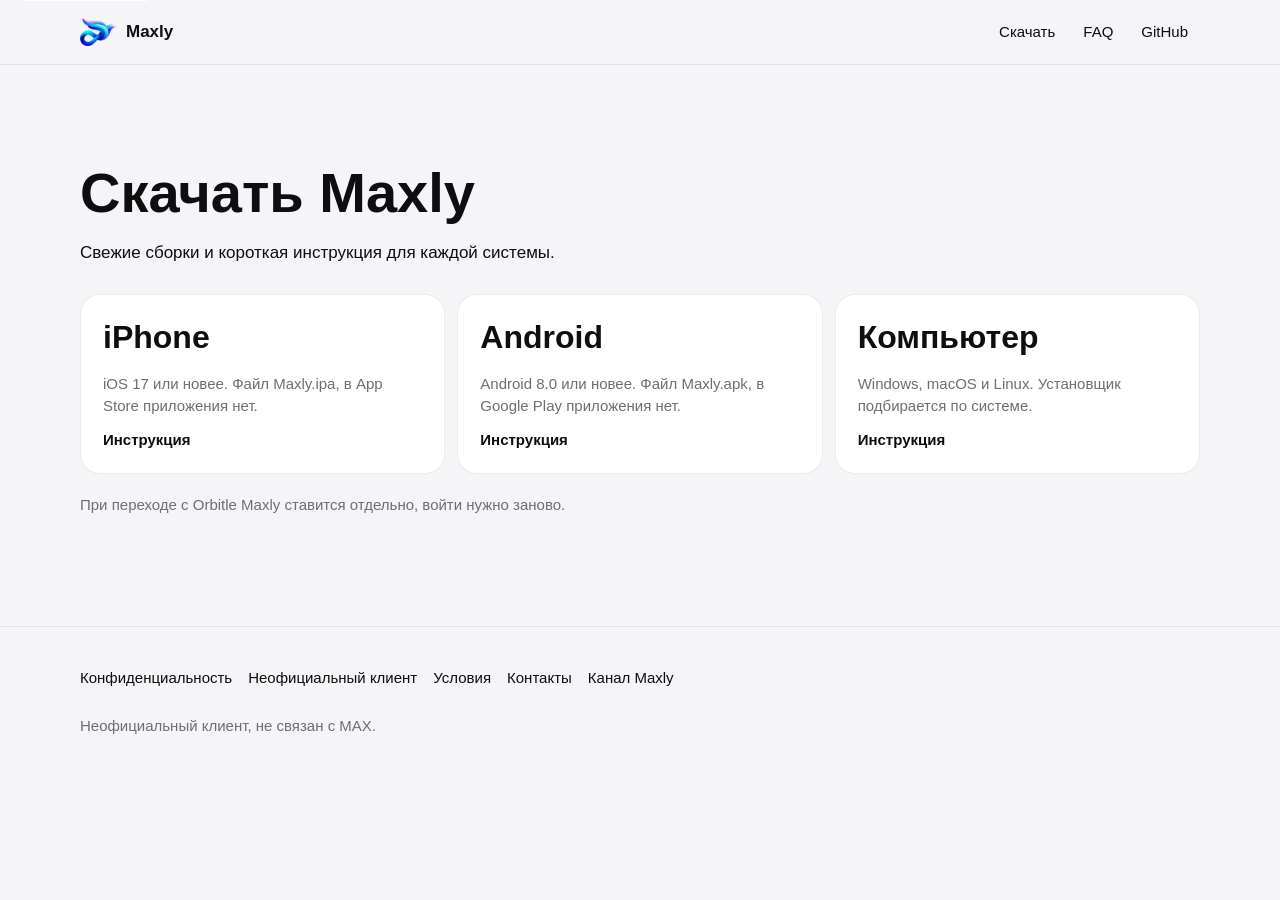
==== download/index.html @ c46c372b "Собрать сайт Maxly по плану Лендинг, загрузка, FAQ и правовые страницы. Плейсхолдеры из плана не зап" ====
<!DOCTYPE html>
<html lang="ru" data-root="../">
<head>
<meta charset="utf-8">
<meta name="viewport" content="width=device-width, initial-scale=1">
<title>Скачать Maxly — iOS, Android, Windows, macOS, Linux</title>
<meta name="description" content="Как установить Maxly на iPhone, Android и компьютер: ссылки на свежие сборки и пошаговые инструкции.">
<link rel="canonical" href="https://fighxy.github.io/maxly-site/download/">
<meta property="og:title" content="Скачать Maxly — iOS, Android, Windows, macOS, Linux">
<meta property="og:description" content="Как установить Maxly на iPhone, Android и компьютер: ссылки на свежие сборки и пошаговые инструкции.">
<meta property="og:type" content="website">
<meta property="og:url" content="https://fighxy.github.io/maxly-site/download/">
<meta property="og:image" content="https://fighxy.github.io/maxly-site/og.png">
<meta name="twitter:card" content="summary_large_image">
<meta name="theme-color" content="#000000">

<link rel="icon" href="../favicon.svg" type="image/svg+xml">
<link rel="stylesheet" href="../assets/css/site.css">
</head>
<body>
<a class="skip" href="#main">К содержанию</a>
<header class="header">
  <div class="wrap header-inner">
    <a class="brand" href="../"><img src="../assets/img/logo.png" alt="" width="36" height="28">Maxly</a>
    <nav class="nav" aria-label="Основное">
      <a href="../download/">Скачать</a>
      <a href="../faq/">FAQ</a>
      <a href="https://github.com/fighxy/Maxly">GitHub</a>
    </nav>
  </div>
</header>
<main id="main">

<section class="section page-intro"><div class="wrap">
  <h1>Скачать Maxly</h1>
  <p class="lead">Свежие сборки и короткая инструкция для каждой системы.</p>
</div></section>
<section class="section"><div class="wrap">
  <div class="platforms">
    <a class="card platform" href="ios/"><h2>iPhone</h2><p>iOS 17 или новее. Файл Maxly.ipa, в App Store приложения нет.</p><span>Инструкция</span></a>
    <a class="card platform" href="android/"><h2>Android</h2><p>Android 8.0 или новее. Файл Maxly.apk, в Google Play приложения нет.</p><span>Инструкция</span></a>
    <a class="card platform" href="desktop/"><h2>Компьютер</h2><p>Windows, macOS и Linux. Установщик подбирается по системе.</p><span>Инструкция</span></a>
  </div>
  <p class="note">При переходе с Orbitle Maxly ставится отдельно, войти нужно заново.</p>
</div></section>

</main>
<footer class="footer">
  <div class="wrap footer-inner">
    <nav aria-label="Документы">
      <a href="../privacy/">Конфиденциальность</a>
      <a href="../disclaimer/">Неофициальный клиент</a>
      <a href="../terms/">Условия</a>
      <a href="../contacts/">Контакты</a>
      <a href="https://t.me/maxly_client">Канал Maxly</a>
    </nav>
    <p class="muted legal-note">Неофициальный клиент, не связан с MAX.</p>
  </div>
</footer>
<script src="../assets/js/os.js"></script>
</body>
</html>
---- assets/css/site.css ----
button,[role='button']{cursor:pointer}
:root {
  --bg: #000;
  --surface: #0e0e10;
  --surface-2: #17171a;
  --text: #f5f5f7;
  --muted: #a1a1a6;
  --line: rgba(255, 255, 255, 0.08);
  --accent-1: #2f6bff;
  --accent-2: #2ad4f5;
  --accent-3: #9b6dff;
  --btn: linear-gradient(115deg, #6d3df0 0%, #1e4fe0 55%, #0a6f9e 100%);
  --shadow: 0 24px 70px rgba(0, 0, 0, 0.45);
  --header: color-mix(in srgb, #000 88%, transparent);
  color-scheme: dark;
  letter-spacing: 0;
}

@media (prefers-color-scheme: light) {
  :root {
    --bg: #f5f5f7;
    --surface: #ffffff;
    --surface-2: #ececef;
    --text: #0e0e10;
    --muted: #6e6e73;
    --line: rgba(0, 0, 0, 0.08);
    --shadow: 0 18px 50px rgba(20, 20, 30, 0.12);
    --header: color-mix(in srgb, #f5f5f7 88%, transparent);
    color-scheme: light;
  }
}

* { box-sizing: border-box; }
html { scroll-behavior: smooth; }
body {
  margin: 0;
  min-height: 100vh;
  background: var(--bg);
  color: var(--text);
  font-family: -apple-system, "SF Pro Text", "Segoe UI", Roboto, sans-serif;
  font-size: 17px;
  line-height: 1.45;
  letter-spacing: 0;
  font-style: normal;
  text-rendering: optimizeLegibility;
}
img { max-width: 100%; height: auto; }
a { color: inherit; }
button, summary { font: inherit; color: inherit; letter-spacing: 0; }
:focus { outline: none; }
:focus-visible {
  outline: 2px solid var(--accent-2);
  outline-offset: 3px;
}
@media (prefers-reduced-motion: reduce) {
  html { scroll-behavior: auto; }
  *, *::before, *::after {
    animation: none !important;
    transition: none !important;
  }
}

.skip {
  position: absolute;
  left: 16px;
  top: -40px;
  background: var(--surface);
  color: var(--text);
  padding: 8px 12px;
  border-radius: 10px;
  z-index: 40;
}
.skip:focus { top: 12px; }

.wrap {
  width: min(1120px, calc(100% - 40px));
  margin: 0 auto;
}
.narrow { width: min(760px, calc(100% - 40px)); }

.header {
  position: sticky;
  top: 0;
  z-index: 30;
  background: var(--header);
  backdrop-filter: blur(16px);
  border-bottom: 1px solid var(--line);
}
.header-inner, .footer-inner {
  display: flex;
  align-items: center;
  justify-content: space-between;
  gap: 16px;
  min-height: 64px;
}
.brand {
  display: inline-flex;
  align-items: center;
  gap: 10px;
  text-decoration: none;
  font-weight: 600;
  font-size: 17px;
}
.brand img { width: 36px; height: 28px; object-fit: contain; }
.nav { display: flex; align-items: center; gap: 4px; }
.nav a {
  text-decoration: none;
  font-size: 15px;
  min-height: 44px;
  display: inline-flex;
  align-items: center;
  padding: 0 12px;
  border-radius: 12px;
}
.nav a:hover { background: var(--surface-2); }

.section { padding: 64px 0; }
@media (min-width: 800px) {
  .section { padding: 96px 0; }
}

h1, h2, h3, p { letter-spacing: 0; font-style: normal; }
h1 {
  margin: 0;
  font-size: 40px;
  line-height: 48px;
  font-weight: 600;
}
h2 {
  margin: 0;
  font-size: 32px;
  line-height: 40px;
  font-weight: 600;
}
h3 { margin: 0; font-size: 17px; line-height: 1.35; font-weight: 600; }
@media (min-width: 800px) {
  h1 { font-size: 56px; line-height: 64px; }
}
.lead { margin: 16px 0 0; font-size: 17px; line-height: 1.45; max-width: 36rem; }
.muted { color: var(--muted); font-size: 15px; line-height: 1.5; }
.stack { display: flex; flex-wrap: wrap; gap: 10px; margin-top: 28px; }

.btn {
  display: inline-flex;
  align-items: center;
  justify-content: center;
  min-height: 44px;
  padding: 0 18px;
  border-radius: 14px;
  text-decoration: none;
  font-size: 15px;
  font-weight: 600;
  border: 1px solid transparent;
  letter-spacing: 0;
}
.btn-primary { background: var(--btn); color: #fff; }
.btn-primary:hover { filter: brightness(1.08); }
.btn-secondary {
  background: var(--surface);
  border-color: var(--line);
  color: var(--text);
}
.btn-secondary:hover { background: var(--surface-2); }

.hero-grid {
  display: grid;
  gap: 48px;
  align-items: center;
}
@media (min-width: 960px) {
  .hero-grid { grid-template-columns: 1.05fr 0.95fr; gap: 64px; }
}
.shots {
  display: flex;
  justify-content: center;
  align-items: flex-end;
  gap: 20px;
}
.phone {
  width: min(250px, 72vw);
  padding: 8px;
  border-radius: 32px;
  background: #0a0a0c;
  border: 1px solid var(--line);
  box-shadow: var(--shadow);
}
.phone img {
  display: block;
  width: 100%;
  height: auto;
  border-radius: 24px;
}
.shots .phone:last-child { display: none; }
@media (min-width: 960px) {
  .shots .phone:last-child { display: block; width: 230px; }
}
@media (prefers-color-scheme: light) {
  .phone { background: #111; }
}

.rise { animation: rise 0.55s ease both; }
@keyframes rise {
  from { opacity: 0; transform: translateY(8px); }
  to { opacity: 1; transform: none; }
}

.features {
  display: grid;
  grid-template-columns: 1fr;
  gap: 12px;
}
@media (min-width: 720px) {
  .features { grid-template-columns: 1fr 1fr; }
}
@media (min-width: 1020px) {
  .features { grid-template-columns: 1fr 1fr 1fr; }
}
.card {
  background: var(--surface);
  border: 1px solid var(--line);
  border-radius: 20px;
  padding: 22px;
}
.card p { margin: 8px 0 0; color: var(--muted); font-size: 15px; line-height: 1.5; }
.feat-icon {
  width: 40px;
  height: 40px;
  display: grid;
  place-items: center;
  border-radius: 12px;
  background: var(--surface-2);
  color: var(--accent-1);
  margin-bottom: 16px;
}
.feat-icon svg { width: 20px; height: 20px; }

.section-head { margin-bottom: 28px; }
.section-head p { margin: 10px 0 0; }

.honest a, .prose a, .note a {
  text-underline-offset: 3px;
}
.honest p { margin: 12px 0 0; }
.links { display: flex; flex-wrap: wrap; gap: 16px; margin-top: 16px; font-size: 15px; }
.links a { min-height: 44px; display: inline-flex; align-items: center; }

.cta {
  text-align: center;
  padding: 8px 0 24px;
}
.cta .stack { justify-content: center; }

.platforms { display: grid; gap: 12px; }
@media (min-width: 800px) {
  .platforms { grid-template-columns: 1fr 1fr 1fr; }
}
.platform {
  display: flex;
  flex-direction: column;
  gap: 8px;
  min-height: 180px;
  text-decoration: none;
}
.platform span { margin-top: auto; font-size: 15px; font-weight: 600; }
.note {
  margin-top: 20px;
  color: var(--muted);
  font-size: 15px;
}

.split {
  display: grid;
  gap: 36px;
  align-items: start;
}
@media (min-width: 900px) {
  .split { grid-template-columns: 1fr 280px; }
}
.steps { margin: 20px 0 0; padding: 0; list-style: none; display: grid; gap: 12px; }
.steps li {
  display: grid;
  grid-template-columns: 32px 1fr;
  gap: 12px;
  align-items: start;
}
.steps b {
  width: 32px;
  height: 32px;
  border-radius: 10px;
  display: grid;
  place-items: center;
  background: var(--surface-2);
  font-size: 15px;
  font-weight: 600;
}
.steps p { margin: 2px 0 0; }
.req { margin-top: 18px; }

.tabs { display: flex; flex-wrap: wrap; gap: 8px; margin: 22px 0; }
.tab {
  min-height: 44px;
  padding: 0 16px;
  border-radius: 14px;
  border: 1px solid var(--line);
  background: transparent;
}
.tab[aria-selected="true"] { background: var(--surface-2); }
.panel h2 { font-size: 32px; }
.file { margin: 8px 0 0; }
code, pre {
  font-family: ui-monospace, "SF Mono", Menlo, Consolas, monospace;
  font-size: 14px;
}
pre {
  margin: 12px 0 0;
  padding: 14px 16px;
  border-radius: 14px;
  background: var(--surface-2);
  border: 1px solid var(--line);
  overflow-x: auto;
}

.faq { display: grid; gap: 10px; }
.faq details {
  background: var(--surface);
  border: 1px solid var(--line);
  border-radius: 20px;
  padding: 4px 18px;
}
.faq summary {
  min-height: 44px;
  display: flex;
  align-items: center;
  justify-content: space-between;
  gap: 12px;
  cursor: pointer;
  list-style: none;
  font-weight: 600;
  padding: 10px 0;
}
.faq summary::-webkit-details-marker { display: none; }
.faq summary::after {
  content: "+";
  color: var(--muted);
  font-weight: 500;
  font-size: 20px;
}
.faq details[open] summary::after { content: "–"; }
.faq details p { margin: 0 0 14px; color: var(--muted); font-size: 15px; line-height: 1.5; }

.updated { margin: 10px 0 0; }
.toc { margin: 28px 0; padding: 0; list-style: none; display: grid; gap: 6px; }
.toc a { font-size: 15px; text-decoration: none; min-height: 36px; display: inline-flex; align-items: center; }
.toc a:hover { text-decoration: underline; }
.prose h2 { margin-top: 36px; font-size: 24px; line-height: 32px; }
.prose p, .prose li { font-size: 17px; line-height: 1.5; }
.prose ol { padding-left: 1.2rem; display: grid; gap: 12px; }
.prose a { text-decoration: underline; }

.callout {
  margin-top: 22px;
  padding: 16px 18px;
  border-radius: 20px;
  border: 1px solid var(--line);
  background: var(--surface);
  color: var(--muted);
  font-size: 15px;
}
.contact-list { list-style: none; padding: 0; margin: 24px 0 0; display: grid; gap: 14px; }
.contact-list li { display: grid; gap: 2px; }
.contact-list a { text-decoration: underline; text-underline-offset: 3px; width: fit-content; }

.footer { border-top: 1px solid var(--line); padding: 28px 0 40px; }
.footer-inner { align-items: flex-start; flex-direction: column; min-height: 0; gap: 16px; }
.footer nav { display: flex; flex-wrap: wrap; gap: 8px 16px; }
.footer a { font-size: 15px; text-decoration: none; min-height: 44px; display: inline-flex; align-items: center; }
.footer a:hover { text-decoration: underline; }
.legal-note { margin: 0; }

.page-intro { padding-bottom: 0; }
.page-intro + .section { padding-top: 28px; }

.error-page {
  min-height: 100vh;
  display: flex;
  flex-direction: column;
  align-items: center;
  justify-content: center;
  gap: 12px;
  text-align: center;
  padding: 24px;
  background: var(--bg);
  color: var(--text);
}
.error-page p { max-width: 36rem; overflow-wrap: anywhere; }
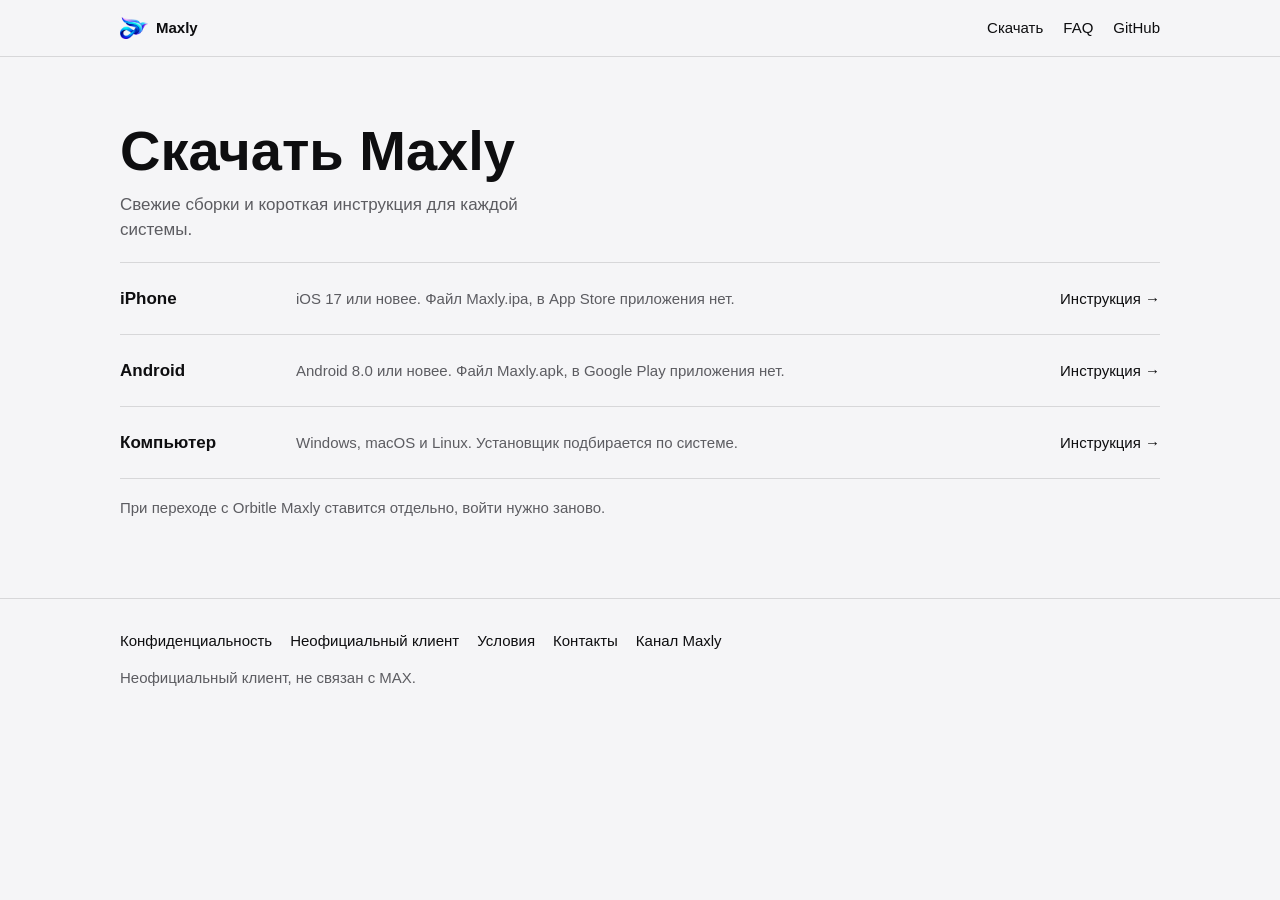
==== commit 18afc4b8: "Убрать карточный шаблон с лендинга" ====
--- a/download/index.html
+++ b/download/index.html
@@ -37,9 +37,9 @@
 </div></section>
 <section class="section"><div class="wrap">
   <div class="platforms">
-    <a class="card platform" href="ios/"><h2>iPhone</h2><p>iOS 17 или новее. Файл Maxly.ipa, в App Store приложения нет.</p><span>Инструкция</span></a>
-    <a class="card platform" href="android/"><h2>Android</h2><p>Android 8.0 или новее. Файл Maxly.apk, в Google Play приложения нет.</p><span>Инструкция</span></a>
-    <a class="card platform" href="desktop/"><h2>Компьютер</h2><p>Windows, macOS и Linux. Установщик подбирается по системе.</p><span>Инструкция</span></a>
+    <a class="platform" href="ios/"><h2>iPhone</h2><p class="muted">iOS 17 или новее. Файл Maxly.ipa, в App Store приложения нет.</p><span>Инструкция</span></a>
+    <a class="platform" href="android/"><h2>Android</h2><p class="muted">Android 8.0 или новее. Файл Maxly.apk, в Google Play приложения нет.</p><span>Инструкция</span></a>
+    <a class="platform" href="desktop/"><h2>Компьютер</h2><p class="muted">Windows, macOS и Linux. Установщик подбирается по системе.</p><span>Инструкция</span></a>
   </div>
   <p class="note">При переходе с Orbitle Maxly ставится отдельно, войти нужно заново.</p>
 </div></section>
--- a/assets/css/site.css
+++ b/assets/css/site.css
@@ -5,13 +5,11 @@
   --surface-2: #17171a;
   --text: #f5f5f7;
   --muted: #a1a1a6;
-  --line: rgba(255, 255, 255, 0.08);
+  --line: rgba(255, 255, 255, 0.14);
   --accent-1: #2f6bff;
   --accent-2: #2ad4f5;
   --accent-3: #9b6dff;
-  --btn: linear-gradient(115deg, #6d3df0 0%, #1e4fe0 55%, #0a6f9e 100%);
-  --shadow: 0 24px 70px rgba(0, 0, 0, 0.45);
-  --header: color-mix(in srgb, #000 88%, transparent);
+  --header: #000;
   color-scheme: dark;
   letter-spacing: 0;
 }
@@ -22,10 +20,9 @@
     --surface: #ffffff;
     --surface-2: #ececef;
     --text: #0e0e10;
-    --muted: #6e6e73;
-    --line: rgba(0, 0, 0, 0.08);
-    --shadow: 0 18px 50px rgba(20, 20, 30, 0.12);
-    --header: color-mix(in srgb, #f5f5f7 88%, transparent);
+    --muted: #5c5c61;
+    --line: rgba(0, 0, 0, 0.12);
+    --header: #f5f5f7;
     color-scheme: light;
   }
 }
@@ -46,10 +43,10 @@
 }
 img { max-width: 100%; height: auto; }
 a { color: inherit; }
-button, summary { font: inherit; color: inherit; letter-spacing: 0; }
+button, summary { font: inherit; color: inherit; letter-spacing: 0; background: none; }
 :focus { outline: none; }
 :focus-visible {
-  outline: 2px solid var(--accent-2);
+  outline: 2px solid var(--accent-1);
   outline-offset: 3px;
 }
 @media (prefers-reduced-motion: reduce) {
@@ -64,26 +61,24 @@
   position: absolute;
   left: 16px;
   top: -40px;
-  background: var(--surface);
+  background: var(--bg);
   color: var(--text);
   padding: 8px 12px;
-  border-radius: 10px;
   z-index: 40;
 }
 .skip:focus { top: 12px; }
 
 .wrap {
-  width: min(1120px, calc(100% - 40px));
+  width: min(1040px, calc(100% - 40px));
   margin: 0 auto;
 }
-.narrow { width: min(760px, calc(100% - 40px)); }
+.narrow { width: min(680px, calc(100% - 40px)); }
 
 .header {
   position: sticky;
   top: 0;
   z-index: 30;
   background: var(--header);
-  backdrop-filter: blur(16px);
   border-bottom: 1px solid var(--line);
 }
 .header-inner, .footer-inner {
@@ -91,294 +86,295 @@
   align-items: center;
   justify-content: space-between;
   gap: 16px;
-  min-height: 64px;
+  min-height: 56px;
 }
 .brand {
   display: inline-flex;
   align-items: center;
-  gap: 10px;
+  gap: 8px;
   text-decoration: none;
   font-weight: 600;
-  font-size: 17px;
-}
-.brand img { width: 36px; height: 28px; object-fit: contain; }
-.nav { display: flex; align-items: center; gap: 4px; }
+  font-size: 15px;
+}
+.brand img { width: 28px; height: 22px; object-fit: contain; }
+.nav { display: flex; align-items: center; gap: 20px; }
 .nav a {
   text-decoration: none;
   font-size: 15px;
   min-height: 44px;
   display: inline-flex;
   align-items: center;
-  padding: 0 12px;
-  border-radius: 12px;
-}
-.nav a:hover { background: var(--surface-2); }
-
-.section { padding: 64px 0; }
+}
+.nav a:hover { text-decoration: underline; text-underline-offset: 3px; }
+
+.section { padding: 40px 0; }
+.section.tight { padding-top: 0; }
+.section.hero { padding-top: 28px; padding-bottom: 8px; }
 @media (min-width: 800px) {
-  .section { padding: 96px 0; }
+  .section { padding: 64px 0; }
+  .section.hero { padding-top: 40px; padding-bottom: 16px; }
 }
 
 h1, h2, h3, p { letter-spacing: 0; font-style: normal; }
 h1 {
   margin: 0;
   font-size: 40px;
-  line-height: 48px;
+  line-height: 44px;
   font-weight: 600;
 }
 h2 {
   margin: 0;
-  font-size: 32px;
-  line-height: 40px;
+  font-size: 22px;
+  line-height: 28px;
   font-weight: 600;
 }
 h3 { margin: 0; font-size: 17px; line-height: 1.35; font-weight: 600; }
 @media (min-width: 800px) {
-  h1 { font-size: 56px; line-height: 64px; }
-}
-.lead { margin: 16px 0 0; font-size: 17px; line-height: 1.45; max-width: 36rem; }
+  h1 { font-size: 56px; line-height: 60px; }
+}
+.lead {
+  margin: 12px 0 0;
+  font-size: 17px;
+  line-height: 1.45;
+  max-width: 28rem;
+  color: var(--muted);
+}
 .muted { color: var(--muted); font-size: 15px; line-height: 1.5; }
-.stack { display: flex; flex-wrap: wrap; gap: 10px; margin-top: 28px; }
+.stack { display: flex; flex-wrap: wrap; align-items: center; gap: 8px 22px; margin-top: 22px; }
+.text-link {
+  min-height: 44px;
+  display: inline-flex;
+  align-items: center;
+  font-size: 15px;
+  text-underline-offset: 3px;
+}
+.text-link:hover { text-decoration: underline; }
 
 .btn {
   display: inline-flex;
   align-items: center;
   justify-content: center;
   min-height: 44px;
-  padding: 0 18px;
-  border-radius: 14px;
+  padding: 0 16px;
+  border-radius: 8px;
   text-decoration: none;
   font-size: 15px;
   font-weight: 600;
-  border: 1px solid transparent;
+  border: 1px solid var(--text);
   letter-spacing: 0;
-}
-.btn-primary { background: var(--btn); color: #fff; }
-.btn-primary:hover { filter: brightness(1.08); }
+  background: var(--text);
+  color: var(--bg);
+}
+.btn:hover { opacity: 0.8; }
 .btn-secondary {
-  background: var(--surface);
-  border-color: var(--line);
-  color: var(--text);
-}
-.btn-secondary:hover { background: var(--surface-2); }
+  background: transparent;
+  color: var(--text);
+}
 
 .hero-grid {
   display: grid;
-  gap: 48px;
-  align-items: center;
-}
-@media (min-width: 960px) {
-  .hero-grid { grid-template-columns: 1.05fr 0.95fr; gap: 64px; }
-}
-.shots {
-  display: flex;
-  justify-content: center;
-  align-items: flex-end;
-  gap: 20px;
+  gap: 28px;
+  align-items: end;
+}
+@media (min-width: 900px) {
+  .hero-grid { grid-template-columns: 1fr 280px; gap: 48px; align-items: center; }
+}
+.shot { margin: 0; }
+.shot img, .phone img {
+  display: block;
+  width: min(280px, 70vw);
+  margin-inline: auto;
+  height: auto;
+  border-radius: 18px;
+  border: 1px solid var(--line);
 }
 .phone {
-  width: min(250px, 72vw);
-  padding: 8px;
-  border-radius: 32px;
-  background: #0a0a0c;
-  border: 1px solid var(--line);
-  box-shadow: var(--shadow);
-}
-.phone img {
-  display: block;
-  width: 100%;
-  height: auto;
-  border-radius: 24px;
-}
-.shots .phone:last-child { display: none; }
-@media (min-width: 960px) {
-  .shots .phone:last-child { display: block; width: 230px; }
-}
-@media (prefers-color-scheme: light) {
-  .phone { background: #111; }
-}
-
-.rise { animation: rise 0.55s ease both; }
-@keyframes rise {
-  from { opacity: 0; transform: translateY(8px); }
-  to { opacity: 1; transform: none; }
-}
+  margin: 0;
+  width: min(260px, 70vw);
+  justify-self: center;
+}
+.phone img { width: 100%; border-radius: 22px; }
 
 .features {
   display: grid;
   grid-template-columns: 1fr;
-  gap: 12px;
+  border-top: 1px solid var(--line);
+}
+.features article {
+  padding: 18px 0 20px;
+  border-bottom: 1px solid var(--line);
+}
+.features p {
+  margin: 6px 0 0;
+  color: var(--muted);
+  font-size: 15px;
+  line-height: 1.5;
 }
 @media (min-width: 720px) {
   .features { grid-template-columns: 1fr 1fr; }
+  .features article { padding: 22px 28px 24px 0; }
+  .features article:nth-child(2n) {
+    padding-left: 28px;
+    box-shadow: inset 1px 0 0 var(--line);
+  }
 }
 @media (min-width: 1020px) {
   .features { grid-template-columns: 1fr 1fr 1fr; }
-}
-.card {
-  background: var(--surface);
-  border: 1px solid var(--line);
-  border-radius: 20px;
-  padding: 22px;
-}
-.card p { margin: 8px 0 0; color: var(--muted); font-size: 15px; line-height: 1.5; }
-.feat-icon {
-  width: 40px;
-  height: 40px;
-  display: grid;
-  place-items: center;
-  border-radius: 12px;
-  background: var(--surface-2);
-  color: var(--accent-1);
-  margin-bottom: 16px;
-}
-.feat-icon svg { width: 20px; height: 20px; }
-
-.section-head { margin-bottom: 28px; }
-.section-head p { margin: 10px 0 0; }
-
-.honest a, .prose a, .note a {
-  text-underline-offset: 3px;
-}
-.honest p { margin: 12px 0 0; }
-.links { display: flex; flex-wrap: wrap; gap: 16px; margin-top: 16px; font-size: 15px; }
-.links a { min-height: 44px; display: inline-flex; align-items: center; }
-
-.cta {
-  text-align: center;
-  padding: 8px 0 24px;
-}
-.cta .stack { justify-content: center; }
-
-.platforms { display: grid; gap: 12px; }
+  .features article,
+  .features article:nth-child(2n) {
+    padding: 22px 28px 26px 0;
+    box-shadow: none;
+  }
+  .features article:nth-child(3n+2),
+  .features article:nth-child(3n) {
+    padding-left: 28px;
+    box-shadow: inset 1px 0 0 var(--line);
+  }
+}
+
+.close {
+  display: grid;
+  gap: 36px;
+  padding-top: 8px;
+}
+.close p { margin: 10px 0 0; max-width: 38rem; }
 @media (min-width: 800px) {
-  .platforms { grid-template-columns: 1fr 1fr 1fr; }
-}
+  .close { grid-template-columns: 1.4fr 0.8fr; gap: 64px; align-items: start; }
+}
+.links { display: flex; flex-wrap: wrap; gap: 8px 18px; margin-top: 8px; font-size: 15px; }
+.links a { min-height: 44px; display: inline-flex; align-items: center; text-underline-offset: 3px; }
+.links a:hover, .prose a:hover, .note a:hover { text-decoration: underline; }
+
+.platforms { border-top: 1px solid var(--line); }
 .platform {
+  display: grid;
+  grid-template-columns: 1fr auto;
+  gap: 4px 16px;
+  align-items: center;
+  min-height: 72px;
+  padding: 14px 0;
+  border-bottom: 1px solid var(--line);
+  text-decoration: none;
+}
+.platform h2 { font-size: 17px; line-height: 22px; }
+.platform p { margin: 0; grid-column: 1 / -1; }
+.platform span { font-size: 15px; }
+.platform span::after { content: " →"; }
+@media (min-width: 700px) {
+  .platform { grid-template-columns: 160px 1fr auto; }
+  .platform p { grid-column: auto; }
+}
+.note {
+  margin-top: 18px;
+  color: var(--muted);
+  font-size: 15px;
+}
+
+.split {
+  display: grid;
+  gap: 32px;
+  align-items: start;
+}
+@media (min-width: 900px) {
+  .split { grid-template-columns: 1fr 240px; }
+}
+.steps { margin: 28px 0 0; padding: 0; list-style: none; }
+.steps li {
+  display: grid;
+  grid-template-columns: 24px 1fr;
+  gap: 12px;
+  padding: 14px 0;
+  border-top: 1px solid var(--line);
+}
+.steps b { font-size: 15px; font-weight: 600; color: var(--muted); }
+.steps p { margin: 4px 0 0; }
+.req { margin-top: 16px; }
+
+.tabs {
   display: flex;
-  flex-direction: column;
-  gap: 8px;
-  min-height: 180px;
-  text-decoration: none;
-}
-.platform span { margin-top: auto; font-size: 15px; font-weight: 600; }
-.note {
-  margin-top: 20px;
-  color: var(--muted);
-  font-size: 15px;
-}
-
-.split {
-  display: grid;
-  gap: 36px;
-  align-items: start;
-}
-@media (min-width: 900px) {
-  .split { grid-template-columns: 1fr 280px; }
-}
-.steps { margin: 20px 0 0; padding: 0; list-style: none; display: grid; gap: 12px; }
-.steps li {
-  display: grid;
-  grid-template-columns: 32px 1fr;
-  gap: 12px;
-  align-items: start;
-}
-.steps b {
-  width: 32px;
-  height: 32px;
-  border-radius: 10px;
-  display: grid;
-  place-items: center;
-  background: var(--surface-2);
-  font-size: 15px;
-  font-weight: 600;
-}
-.steps p { margin: 2px 0 0; }
-.req { margin-top: 18px; }
-
-.tabs { display: flex; flex-wrap: wrap; gap: 8px; margin: 22px 0; }
+  gap: 22px;
+  margin: 28px 0 8px;
+  border-bottom: 1px solid var(--line);
+}
 .tab {
   min-height: 44px;
-  padding: 0 16px;
-  border-radius: 14px;
-  border: 1px solid var(--line);
+  padding: 0 0 10px;
+  border: 0;
+  border-bottom: 2px solid transparent;
   background: transparent;
-}
-.tab[aria-selected="true"] { background: var(--surface-2); }
-.panel h2 { font-size: 32px; }
+  color: var(--muted);
+}
+.tab[aria-selected="true"] {
+  color: var(--text);
+  border-bottom-color: var(--text);
+}
+.panel h2 { margin-top: 18px; font-size: 22px; line-height: 28px; }
 .file { margin: 8px 0 0; }
 code, pre {
   font-family: ui-monospace, "SF Mono", Menlo, Consolas, monospace;
   font-size: 14px;
 }
 pre {
-  margin: 12px 0 0;
-  padding: 14px 16px;
-  border-radius: 14px;
+  margin: 14px 0 0;
+  padding: 12px 14px;
   background: var(--surface-2);
-  border: 1px solid var(--line);
   overflow-x: auto;
 }
 
-.faq { display: grid; gap: 10px; }
-.faq details {
-  background: var(--surface);
-  border: 1px solid var(--line);
-  border-radius: 20px;
-  padding: 4px 18px;
-}
+.faq { border-top: 1px solid var(--line); }
+.faq details { border-bottom: 1px solid var(--line); }
 .faq summary {
-  min-height: 44px;
+  min-height: 52px;
   display: flex;
   align-items: center;
   justify-content: space-between;
-  gap: 12px;
+  gap: 16px;
   cursor: pointer;
   list-style: none;
   font-weight: 600;
-  padding: 10px 0;
+  padding: 8px 0;
 }
 .faq summary::-webkit-details-marker { display: none; }
-.faq summary::after {
-  content: "+";
-  color: var(--muted);
-  font-weight: 500;
-  font-size: 20px;
-}
+.faq summary::after { content: "+"; color: var(--muted); font-weight: 400; }
 .faq details[open] summary::after { content: "–"; }
-.faq details p { margin: 0 0 14px; color: var(--muted); font-size: 15px; line-height: 1.5; }
-
-.updated { margin: 10px 0 0; }
-.toc { margin: 28px 0; padding: 0; list-style: none; display: grid; gap: 6px; }
+.faq details p { margin: 0 0 16px; color: var(--muted); font-size: 15px; line-height: 1.5; max-width: 40rem; }
+
+.updated { margin: 8px 0 0; }
+.toc { margin: 28px 0; padding: 0; list-style: none; display: grid; gap: 2px; }
 .toc a { font-size: 15px; text-decoration: none; min-height: 36px; display: inline-flex; align-items: center; }
 .toc a:hover { text-decoration: underline; }
-.prose h2 { margin-top: 36px; font-size: 24px; line-height: 32px; }
+.prose h2 { margin-top: 32px; font-size: 22px; line-height: 28px; }
 .prose p, .prose li { font-size: 17px; line-height: 1.5; }
 .prose ol { padding-left: 1.2rem; display: grid; gap: 12px; }
-.prose a { text-decoration: underline; }
+.prose a { text-decoration: underline; text-underline-offset: 3px; }
 
 .callout {
-  margin-top: 22px;
-  padding: 16px 18px;
-  border-radius: 20px;
-  border: 1px solid var(--line);
-  background: var(--surface);
-  color: var(--muted);
-  font-size: 15px;
-}
-.contact-list { list-style: none; padding: 0; margin: 24px 0 0; display: grid; gap: 14px; }
-.contact-list li { display: grid; gap: 2px; }
+  margin-top: 28px;
+  padding-top: 16px;
+  border-top: 1px solid var(--line);
+  color: var(--muted);
+  font-size: 15px;
+}
+.contact-list { list-style: none; padding: 0; margin: 28px 0 0; border-top: 1px solid var(--line); }
+.contact-list li {
+  display: grid;
+  grid-template-columns: 88px 1fr;
+  gap: 12px;
+  align-items: baseline;
+  padding: 14px 0;
+  border-bottom: 1px solid var(--line);
+}
 .contact-list a { text-decoration: underline; text-underline-offset: 3px; width: fit-content; }
 
-.footer { border-top: 1px solid var(--line); padding: 28px 0 40px; }
-.footer-inner { align-items: flex-start; flex-direction: column; min-height: 0; gap: 16px; }
-.footer nav { display: flex; flex-wrap: wrap; gap: 8px 16px; }
+.footer { border-top: 1px solid var(--line); padding: 20px 0 36px; }
+.footer-inner { align-items: flex-start; flex-direction: column; min-height: 0; gap: 4px; }
+.footer nav { display: flex; flex-wrap: wrap; gap: 4px 18px; }
 .footer a { font-size: 15px; text-decoration: none; min-height: 44px; display: inline-flex; align-items: center; }
 .footer a:hover { text-decoration: underline; }
 .legal-note { margin: 0; }
 
 .page-intro { padding-bottom: 0; }
-.page-intro + .section { padding-top: 28px; }
+.page-intro + .section { padding-top: 20px; }
 
 .error-page {
   min-height: 100vh;
